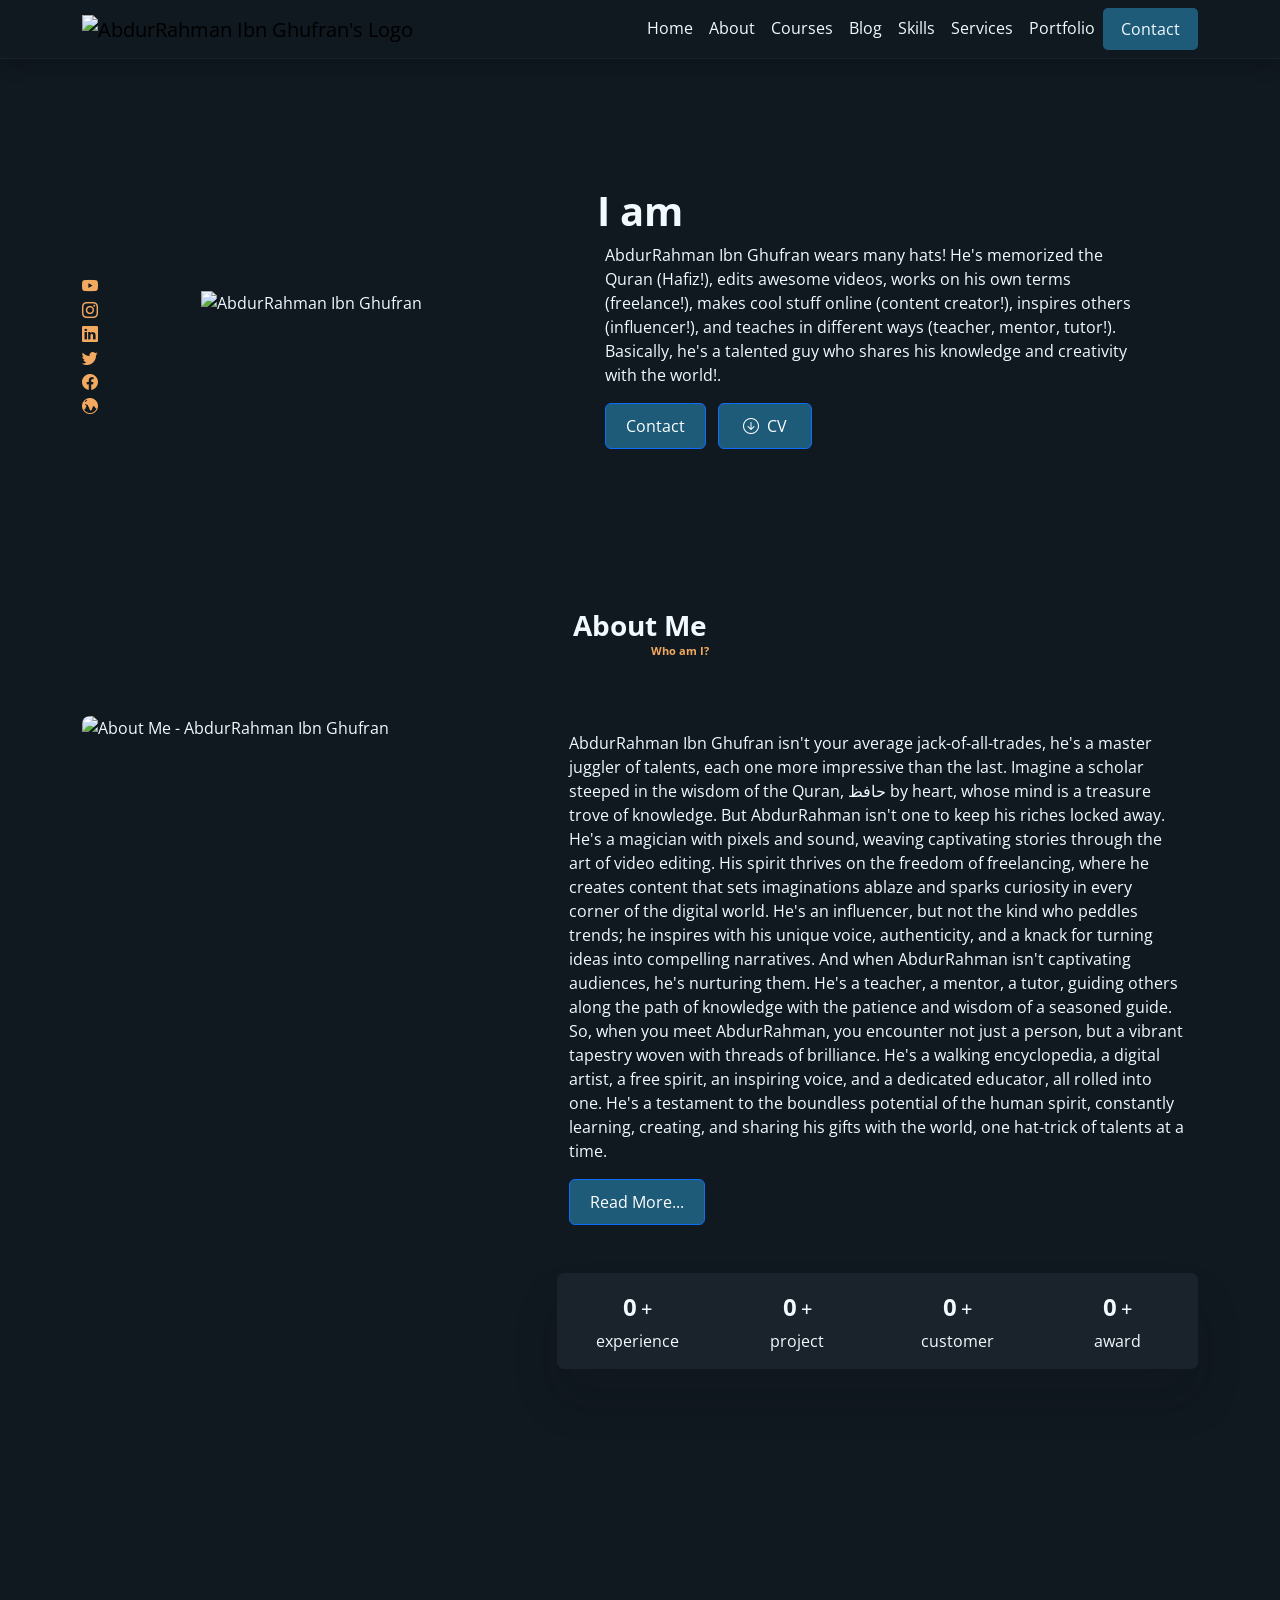
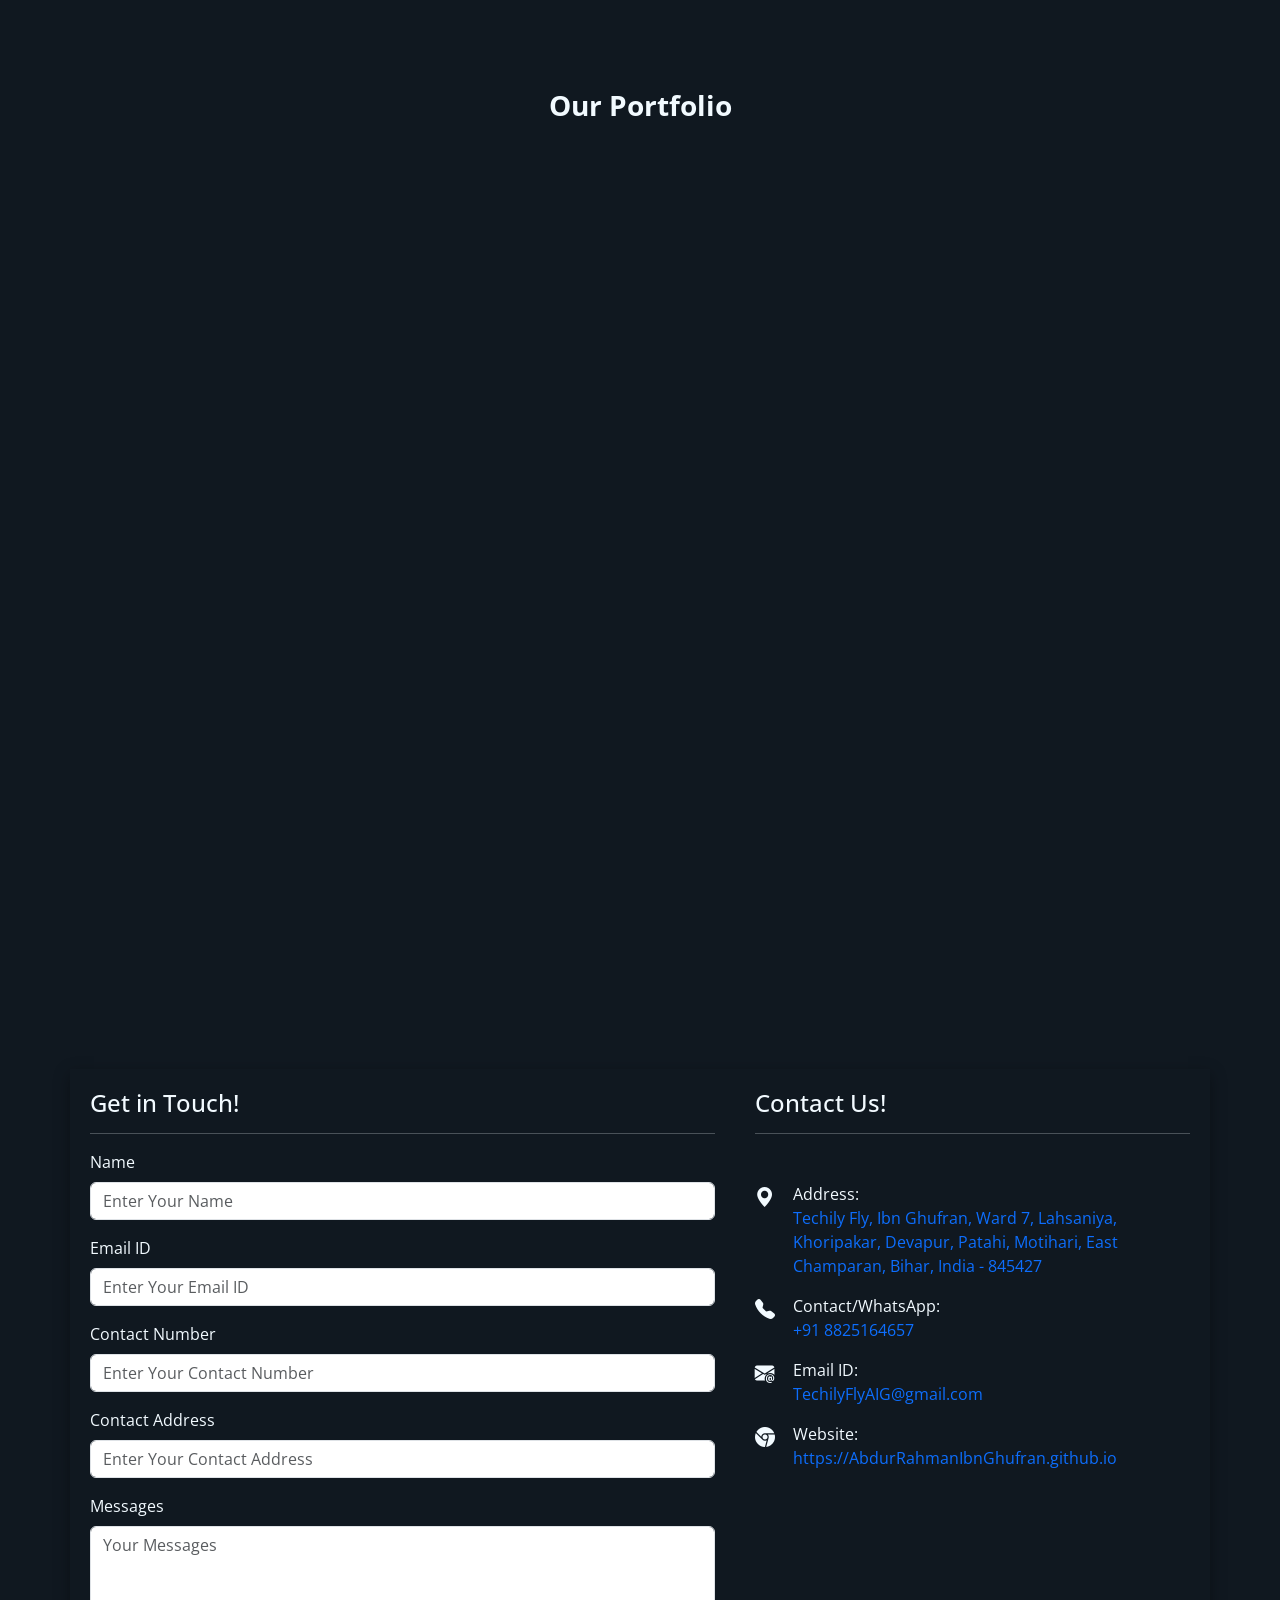
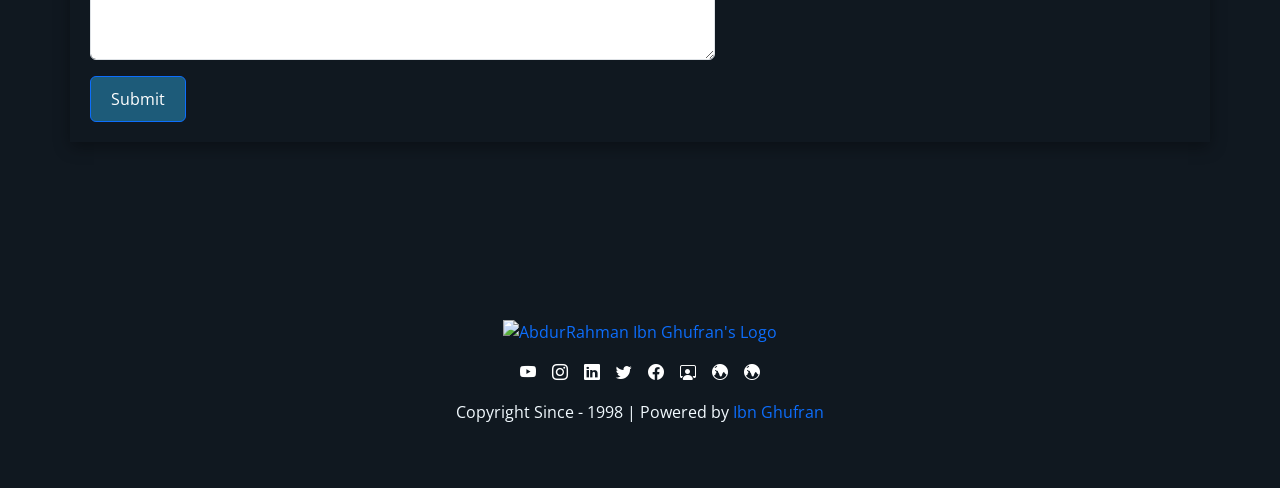
==== index.html @ 555a21a0 "Update index.html service removed and portfolio added" ====
<!DOCTYPE html>
<html lang="en">

<head>
    <meta charset="UTF-8">
    <meta http-equiv="X-UA-Compatible" content="IE=edge">
    <meta name="viewport" content="width=device-width, initial-scale=1.0">
    <title>AbdurRahman Ibn Ghufran - Video Editor, Influencer, Digital Creator, Digital Marketer, YouTuber, Designer, Developer,
        Animater</title>

    <link rel="shortcut icon"
        href="https://blogger.googleusercontent.com/img/b/R29vZ2xl/AVvXsEhPVXhdoB7I733yYA-7KNZwgxbooFCDNLWudVTq2RVCYDTkCUObrPQSRSblodE6NCGZ172pIyAozuNv2bFO68uYTaY86tEjCEVp3v-ORZnbi_2oAnO1AfNtwIn03lo-AU9hzS3xces8rjTB9w1dCIr4zCwOranCPvfmzpf6_LAOl1GrJqMcIV21Unof3w/s16000/AbdurRahman%20Ibn%20Ghufran%20Favicon%20(1).png"
        type="image/x-icon">

    <!-- Bootstrap CDN -->
    <link href="https://cdn.jsdelivr.net/npm/bootstrap@5.3.0-alpha3/dist/css/bootstrap.min.css" rel="stylesheet"
        integrity="sha384-KK94CHFLLe+nY2dmCWGMq91rCGa5gtU4mk92HdvYe+M/SXH301p5ILy+dN9+nJOZ" crossorigin="anonymous">
    <!-- Bootstrap Icon CDN -->
    <link rel="stylesheet" href="https://cdn.jsdelivr.net/npm/bootstrap-icons@1.10.4/font/bootstrap-icons.css">
    <link rel="stylesheet" href="https://cdn.jsdelivr.net/npm/bootstrap-icons@1.11.3/font/bootstrap-icons.min.css">
    <!-- Custom CSS -->
    <link rel="stylesheet" href="style.css">

    <!-- Google Search Console Verification code -->
    <meta name="google-site-verification" content="8QxZueSU-S5_3ldT1amBVyU0inPLgQHOjLbLHGomsSU" />
    <!-- Google Tag Manager Verification Code -->
    <!-- Google Tag Manager -->
    <script>(function (w, d, s, l, i) {
            w[l] = w[l] || []; w[l].push({
                'gtm.start':
                    new Date().getTime(), event: 'gtm.js'
            }); var f = d.getElementsByTagName(s)[0],
                j = d.createElement(s), dl = l != 'dataLayer' ? '&l=' + l : ''; j.async = true; j.src =
                    'https://www.googletagmanager.com/gtm.js?id=' + i + dl; f.parentNode.insertBefore(j, f);
        })(window, document, 'script', 'dataLayer', 'GTM-WZH4SP3');</script>
    <!-- End Google Tag Manager -->

</head>

<body>

    <!-- Back to Top -->
    <div id="progress">
        <span id="progress-value">&#x1F815;</span>
    </div>

    <!-- Header Start -->
    <header>
        <nav class="navbar navbar-expand-lg bg-body-tertiary shadow" id="mainNavbar">
            <div class="container">
                <a class="navbar-brand" href="/"> <img class="img-fluid logo"
                        src="https://blogger.googleusercontent.com/img/b/R29vZ2xl/AVvXsEgGQDmm7sN6M32B_PSJnclIWgq-23Y8e7kDZaiGAPnfegJrFzSsU_-7B1RUqH3pmr3tKdGYjuaHAC8SrOTppufxPsxhO5q1rKH4ilcfetXAsRiTVAEn9J2bBqa9flO2EANnu4EHxDFAQbfuBv-BpyFlcN4ihSs6_xT68-AJeXY0bJEk1yBe9HZF80IUmg/s16000/AbdurRahman%20Ibn%20Ghufran%20Logo%20Transparent%20in%20White%20Color.png"
                        alt="AbdurRahman Ibn Ghufran's Logo"> </a>
                <button class="navbar-toggler" type="button" data-bs-toggle="collapse"
                    data-bs-target="#navbarSupportedContent" aria-controls="navbarSupportedContent"
                    aria-expanded="false" aria-label="Toggle navigation">
                    <span class="bi bi-menu-button-wide-fill text-white fs-1"></span>
                </button>
                <div class="collapse navbar-collapse" id="navbarSupportedContent">
                    <ul class="navbar-nav ms-auto mb-2 mb-lg-0">
                        <li class="nav-item">
                            <a class="nav-link active" aria-current="page" href="/">Home</a>
                        </li>
                        <li class="nav-item">
                            <a class="nav-link" href="#about">About</a>
                        </li>
                        <li class="nav-item">
                            <a class="nav-link" target="_blank"
                                href="https://topmate.io/abdurrahmanibnghufran">Courses</a>
                        </li>
                        <li class="nav-item">
                            <a class="nav-link" target="_blank"
                                href="https://abdurrahmanibnghufran.blogspot.com">Blog</a>
                        </li>
                        <li class="nav-item">
                            <a class="nav-link" href="#skills">Skills</a>
                        </li>
                        <li class="nav-item">
                            <a class="nav-link" href="#services">Services</a>
                        </li>
                        <li class="nav-item">
                            <a class="nav-link" href="#portfolio">Portfolio</a>
                        </li>
                        <li class="nav-item contactBtn">
                            <a class="nav-link" href="#contact">Contact</a>
                        </li>
                    </ul>
                </div>
            </div>
        </nav>
    </header>
    <!-- Header End -->

    <!-- Hero Start -->
    <section id="hero">
        <div class="container">
            <h1 class="text-center mt-5 fw-bold">I am <span class="typer"></span></h1>
            <div class="row">
                <div class="col-md-1 social d-none d-md-flex flex-column justify-content-center">
                    <a href="https://www.youtube.com/channel/UCrQ9tWwT5vs5Dn4eGRbjnsA" target="_blank"><i
                            class="bi bi-youtube"></i></a>
                    <a href="https://www.instagram.com/abdurrahmanibnghufran/" target="_blank"><i
                            class="bi bi-instagram"></i></a>
                    <a href="https://www.linkedin.com/in/abdurrahmanibnghufran/" target="_blank"><i
                            class="bi bi-linkedin"></i></a>
                    <a href="https://twitter.com/AbdurRahmanIbnG" target="_blank"><i class="bi bi-twitter"></i></a>
                    <a href="https://www.facebook.com/abdurrahmanibnghufran/" target="_blank"><i
                            class="bi bi-facebook"></i></a>
                    <a href="https://linktr.ee/AbdurRahmanIbnGhufran" target="_blank"><i
                            class="bi bi-globe-central-south-asia"></i></a>
                </div>
                <div class="col-md-4">
                    <img class="img-fluid mt-5 ms-lg-4"
                        src="https://blogger.googleusercontent.com/img/b/R29vZ2xl/AVvXsEhppgRMlCu9RO8WwDidDd0EL3xB7JZHTZCMIXTFNzyMbTBL37U1DziVQ8yz9iwy75VvPiSqF_kACFzfLVwZlQC0I9fW5bXX2JtmEa0pHZW7wmNFs_d_Efkorw7iuVP2dUVQt0vFe79zKhb2plBfwTYcqlZOLTUfLy3KzhlXPJa8RBYAgFl_pedeWGrwUA/s16000/AbdurRahman%20Ibn%20Ghufran%20Standing%20with%20Hand%20Folded%20with%20Sunglass%20with%20Gradient.png"
                        alt="AbdurRahman Ibn Ghufran">
                </div>
                <div class="col-md-7 d-flex flex-column justify-content-center">
                    <div class="hero-content px-lg-5">
                        <p>
                            AbdurRahman Ibn Ghufran wears many hats! He's memorized the Quran (Hafiz!), edits awesome videos, works on his own terms (freelance!), makes cool stuff online (content creator!), inspires others (influencer!), and teaches in different ways (teacher, mentor, tutor!). Basically, he's a talented guy who shares his knowledge and creativity with the world!.
                        </p>
                        <a href="#contact" target="_blank" class="btn btn-primary me-2">Contact</a>
                        <a href="#" target="_blank" class="btn btn-primary px-4"><i
                                class="bi bi-arrow-down-circle me-2"></i>CV</a>
                    </div>
                </div>
            </div>
        </div>
    </section>
    <!-- Hero End -->

    <!-- About Start -->
    <section id="about">
        <div class="container">
            <div class="section-title">
                <h3 class="text-center fw-bold main-title">About Me</h3>
                <p class="text-center fw-bold ms-3 ps-5 sub-title">Who am I?</p>
            </div>
            <div class="row">
                <div class="col-md-12 col-lg-5">
                    <img src="https://blogger.googleusercontent.com/img/b/R29vZ2xl/AVvXsEh4vD_g73cZHDILnGm4Bypja76UguDjznTiZ3DbOwvUeOSQLlFC2hm39_kSugu9SB3rPyEklmSJTMEAX-d589atnVCK9ARvcUs8ddXA06ty_b7t9ZtQcSLq5JVeM8BhC8lKRL_60DArJd4Ggq-QERAwK_Nz_nJ-EEFidIkk2hc1KYis4S8Hku-JG4udFw/s16000/AbdurRahman.png"
                        alt="About Me - AbdurRahman Ibn Ghufran" class="img-fluid rounded-3">
                </div>
                <div class="col-md-12 col-lg-7 gx-5 mt-3">
                    <p>AbdurRahman Ibn Ghufran isn't your average jack-of-all-trades, he's a master juggler of talents, each one more impressive than the last. Imagine a scholar steeped in the wisdom of the Quran, حافظ by heart, whose mind is a treasure trove of knowledge. But AbdurRahman isn't one to keep his riches locked away. He's a magician with pixels and sound, weaving captivating stories through the art of video editing. His spirit thrives on the freedom of freelancing, where he creates content that sets imaginations ablaze and sparks curiosity in every corner of the digital world. He's an influencer, but not the kind who peddles trends; he inspires with his unique voice, authenticity, and a knack for turning ideas into compelling narratives. And when AbdurRahman isn't captivating audiences, he's nurturing them. He's a teacher, a mentor, a tutor, guiding others along the path of knowledge with the patience and wisdom of a seasoned guide. So, when you meet AbdurRahman, you encounter not just a person, but a vibrant tapestry woven with threads of brilliance. He's a walking encyclopedia, a digital artist, a free spirit, an inspiring voice, and a dedicated educator, all rolled into one. He's a testament to the boundless potential of the human spirit, constantly learning, creating, and sharing his gifts with the world, one hat-trick of talents at a time.</p>
                    <a href="#" target="_blank" class="btn btn-primary">Read More...</a>
                    <div class="row mt-5 text-center exp">
                        <div class="col-md-6 col-lg-3">
                            <div class="d-flex justify-content-center">
                                <h4 class="fw-bold exp-number" data-val="5">0</h4>
                                <h5 class="mt-4 ps-1">+</h5>
                            </div>
                            <p>experience</p>
                        </div>
                        <div class="col-md-6 col-lg-3">
                            <div class="d-flex justify-content-center">
                                <h4 class="fw-bold exp-number" data-val="100">0</h4>
                                <h5 class="mt-4 ps-1">+</h5>
                            </div>
                            <p>project</p>
                        </div>
                        <div class="col-md-6 col-lg-3">
                            <div class="d-flex justify-content-center">
                                <h4 class="fw-bold exp-number" data-val="50">0</h4>
                                <h5 class="mt-4 ps-1">+</h5>
                            </div>
                            <p>customer</p>
                        </div>
                        <div class="col-md-6 col-lg-3">
                            <div class="d-flex justify-content-center">
                                <h4 class="fw-bold exp-number" data-val="5">0</h4>
                                <h5 class="mt-4 ps-1">+</h5>
                            </div>
                            <p>award</p>
                        </div>
                    </div>
                </div>
            </div>
        </div>
    </section>
    <!-- About End -->

    <!-- Skills Start -->
    <section id="skills">
    </section>
    <!-- Skills End -->

    <!-- Services Start -->
    <!--- <section id="services">
        
        <div class="service-section">
            <div class="container">
                <h3 class="text-center fw-bold main-title">Our Services</h3>
                <div class="row">
                    <div class="col-lg4">
                        <div class="service-box">
                        </div>
                    </div>
                </div>
            </div>
        </div>
        
    </section>
        --->
    <!-- Services End -->

    <!-- Portfolio Start -->
    <section id="portfolio">
        <div class="portfolio-section">
            <div class="container">
                <h3 class="text-center fw-bold main-title">Our Portfolio</h3>
                <div class="row">
                    <div class="col-lg-4 col-md-6 col-sm-12">
                        <div class="portfolio-box">
                            <iframe width="100%" height="225"
                                src="https://www.youtube.com/embed/cmchUH-oHfc?si=10cl0lkcvv9CVS2k"
                                title="YouTube video player" frameborder="0"
                                allow="accelerometer; autoplay; clipboard-write; encrypted-media; gyroscope; picture-in-picture; web-share"
                                allowfullscreen></iframe>
                        </div>
                    </div>
                    <div class="col-lg-4 col-md-6 col-sm-12">
                        <div class="portfolio-box">
                            <iframe width="100%" height="225"
                                src="https://www.youtube.com/embed/Ck9GDxDhD7k?si=10cl0lkcvv9CVS2k"
                                title="YouTube video player" frameborder="0"
                                allow="accelerometer; autoplay; clipboard-write; encrypted-media; gyroscope; picture-in-picture; web-share"
                                allowfullscreen></iframe>
                        </div>
                    </div>
                    <div class="col-lg-4 col-md-6 col-sm-12">
                        <div class="portfolio-box">
                            <iframe width="100%" height="225"
                                src="https://www.youtube.com/embed/fo6wT1UufBk?si=10cl0lkcvv9CVS2k"
                                title="YouTube video player" frameborder="0"
                                allow="accelerometer; autoplay; clipboard-write; encrypted-media; gyroscope; picture-in-picture; web-share"
                                allowfullscreen></iframe>
                        </div>
                    </div>
                    <div class="col-lg-4 col-md-6 col-sm-12">
                        <div class="portfolio-box">
                            <iframe width="100%" height="225"
                                src="https://www.youtube.com/embed/pAQtDklWh8c?si=10cl0lkcvv9CVS2k"
                                title="YouTube video player" frameborder="0"
                                allow="accelerometer; autoplay; clipboard-write; encrypted-media; gyroscope; picture-in-picture; web-share"
                                allowfullscreen></iframe>
                        </div>
                    </div>
                    <div class="col-lg-4 col-md-6 col-sm-12">
                        <div class="portfolio-box">
                            <iframe width="100%" height="225"
                                src="https://www.youtube.com/embed/pAQtDklWh8c?si=10cl0lkcvv9CVS2k"
                                title="YouTube video player" frameborder="0"
                                allow="accelerometer; autoplay; clipboard-write; encrypted-media; gyroscope; picture-in-picture; web-share"
                                allowfullscreen></iframe>
                        </div>
                    </div>
                    <div class="col-lg-4 col-md-6 col-sm-12">
                        <div class="portfolio-box">
                            <iframe width="100%" height="225"
                                src="https://www.youtube.com/embed/pAQtDklWh8c?si=10cl0lkcvv9CVS2k"
                                title="YouTube video player" frameborder="0"
                                allow="accelerometer; autoplay; clipboard-write; encrypted-media; gyroscope; picture-in-picture; web-share"
                                allowfullscreen></iframe>
                        </div>
                    </div>
                    <div class="col-lg-4 col-md-6 col-sm-12">
                        <div class="portfolio-box">
                            <iframe width="100%" height="225"
                                src="https://www.youtube.com/embed/pAQtDklWh8c?si=10cl0lkcvv9CVS2k"
                                title="YouTube video player" frameborder="0"
                                allow="accelerometer; autoplay; clipboard-write; encrypted-media; gyroscope; picture-in-picture; web-share"
                                allowfullscreen></iframe>
                        </div>
                    </div>
                    <div class="col-lg-4 col-md-6 col-sm-12">
                        <div class="portfolio-box">
                            <iframe width="100%" height="225"
                                src="https://www.youtube.com/embed/pAQtDklWh8c?si=10cl0lkcvv9CVS2k"
                                title="YouTube video player" frameborder="0"
                                allow="accelerometer; autoplay; clipboard-write; encrypted-media; gyroscope; picture-in-picture; web-share"
                                allowfullscreen></iframe>
                        </div>
                    </div>
                    <div class="col-lg-4 col-md-6 col-sm-12">
                        <div class="portfolio-box">
                            <iframe width="100%" height="225"
                                src="https://www.youtube.com/embed/pAQtDklWh8c?si=10cl0lkcvv9CVS2k"
                                title="YouTube video player" frameborder="0"
                                allow="accelerometer; autoplay; clipboard-write; encrypted-media; gyroscope; picture-in-picture; web-share"
                                allowfullscreen></iframe>
                        </div>
                    </div>
                </div>
            </div>
        </div>
    </section>
    <!-- Portfolio End -->

    <!-- Contact Start -->
    <section id="contact">
        <div class="containerContact">
            <div class="container">
                <div class="row">
                    <div class="col-md-7">
                        <form method="post" action="https://script.google.com/macros/s/AKfycbwpkZ1kIGeYsD9v5GjQXz1vmYBh633FR3XlZCg2nUPbGOFTf7qyUVNWyO2CLyoXa2OCQg/exec" name="contact-form">
                            <h4>Get in Touch!</h4>
                            <hr>
                            <div class="mb-3">
                                <label for="contact-form" class="form-label">Name</label>
                                <input type="text" class="form-control" name="your-name" id="name" placeholder="Enter Your Name" required>
                            </div>
                            <div class="mb-3">
                                <label for="contact-form" class="form-label">Email ID</label>
                                <input type="email" class="form-control" name="your-email-id" id="email" placeholder="Enter Your Email ID" required>
                            </div>
                            <div class="mb-3">
                                <label for="contact-form" class="form-label">Contact Number</label>
                                <input type="number" class="form-control" name="your-contact-number" id="contact-number"
                                    placeholder="Enter Your Contact Number" required>
                            </div>
                            <div class="mb-3">
                                <label for="contact-form" class="form-label">Contact Address</label>
                                <input type="text" class="form-control" name="your-contact-address" id="contact-address"
                                    placeholder="Enter Your Contact Address">
                            </div>
                            <div class="mb-3">
                                <label for="contact-form" class="form-label">Messages</label>
                                <textarea class="form-control" name="your-messages" id="messages" rows="5" placeholder="Your Messages" required></textarea>
                            </div>
                            <input class="btn btn-primary" type="submit" value="Submit" id="submit">
                        </form>
                    </div>
                    <div class="col-md-5">
                        <h4>Contact Us!</h4>
                        <hr>
                        <div class="mt-5">
                            <div class="d-flex">
                                <i class="bi bi-geo-alt-fill"></i>
                                <p>Address: <br> <a href="https://maps.app.goo.gl/ymznMuN7CzFFkGAv5" target="_blank">
                                        Techily Fly, Ibn Ghufran, Ward 7, Lahsaniya, Khoripakar, Devapur, Patahi,
                                        Motihari, East Champaran, Bihar, India - 845427</a></p>
                            </div>
                            <div class="d-flex">
                                <i class="bi bi-telephone-fill"></i>
                                <p>Contact/WhatsApp: <br> <a href="https://wa.me/918825164657" target="_blank"> +91
                                        8825164657</a></p>
                            </div>
                            <div class="d-flex">
                                <i class="bi bi-envelope-at-fill"></i>
                                <p>Email ID: <br> <a href="mailto:TechilyFlyAIG@gmail.com"
                                        target="_blank">TechilyFlyAIG@gmail.com</a></p>
                            </div>
                            <div class="d-flex">
                                <i class="bi bi-browser-chrome"></i>
                                <p>Website: <br> <a href="https://AbdurRahmanIbnGhufran.github.io" target="_blank">
                                        https://AbdurRahmanIbnGhufran.github.io</a></p>
                            </div>
                        </div>
                    </div>
                </div>
            </div>
        </div>
    </section>
    <!-- Contact End -->

    <!-- Footer Start -->
    <footer class="mt-5 py-5">
        <div class="container">
            <div class="footer-logo text-center">
                <a class="img-fluid" href="/"> <img class="img-fluid logo"
                        src="https://blogger.googleusercontent.com/img/b/R29vZ2xl/AVvXsEgGQDmm7sN6M32B_PSJnclIWgq-23Y8e7kDZaiGAPnfegJrFzSsU_-7B1RUqH3pmr3tKdGYjuaHAC8SrOTppufxPsxhO5q1rKH4ilcfetXAsRiTVAEn9J2bBqa9flO2EANnu4EHxDFAQbfuBv-BpyFlcN4ihSs6_xT68-AJeXY0bJEk1yBe9HZF80IUmg/s16000/AbdurRahman%20Ibn%20Ghufran%20Logo%20Transparent%20in%20White%20Color.png"
                        alt="AbdurRahman Ibn Ghufran's Logo"> </a>
            </div>
            <div class="footer-social text-center d-flex justify-content-center gap-3 mt-3 mb-3">
                <a class="text-white" href="https://www.youtube.com/channel/UCrQ9tWwT5vs5Dn4eGRbjnsA" target="_blank">
                    <i class="bi bi-youtube"></i></a>
                <a class="text-white" href="https://www.instagram.com/abdurrahmanibnghufran/" target="_blank">
                    <i class="bi bi-instagram"></i></a>
                <a class="text-white" href="https://www.linkedin.com/in/abdurrahmanibnghufran/" target="_blank">
                    <i class="bi bi-linkedin"></i></a>
                <a class="text-white" href="https://twitter.com/AbdurRahmanIbnG" target="_blank">
                    <i class="bi bi-twitter"></i></a>
                <a class="text-white" href="https://www.facebook.com/abdurrahmanibnghufran/" target="_blank">
                    <i class="bi bi-facebook"></i></a>
                <a class="text-white" href="https://www.fiverr.com/users/AbdurRahmanIbnG/" target="_blank">
                    <i class="bi bi-person-workspace"></i></a>
                <a class="text-white" href="https://linktr.ee/AbdurRahmanIbnGhufran" target="_blank">
                    <i class="bi bi-globe-central-south-asia"></i></a>
                <a class="text-white" href="https://linktr.ee/TechilyFlyAIG" target="_blank">
                    <i class="bi bi-globe-central-south-asia"></i></a>
            </div>
            <div class="footer-copyright text-center mt-3 mt-lg-2">
                <p>Copyright Since - 1998 | Powered by <a href="http://ibnghufran.com" target="_blank">Ibn Ghufran</a>
                </p>
            </div>
        </div>
    </footer>
    <!-- Footer End -->



    <!-- Footer Scripts -->

    <!-- Google Sheet Script -->
    <script src="GoogleSheet.js"></script>

    <!-- Google Tag Manager Verification Code -->
    <!-- Google Tag Manager (noscript) -->
    <noscript><iframe src="https://www.googletagmanager.com/ns.html?id=GTM-WZH4SP3" height="0" width="0"
            style="display:none;visibility:hidden"></iframe></noscript>
    <!-- End Google Tag Manager (noscript) -->

    <!-- Types.js CDN-->
    <script src="https://unpkg.com/typed.js@2.0.15/dist/typed.umd.js"></script>

    <!-- Bootstrap CDN Script -->
    <script src="https://cdn.jsdelivr.net/npm/bootstrap@5.3.0-alpha3/dist/js/bootstrap.bundle.min.js"
        integrity="sha384-ENjdO4Dr2bkBIFxQpeoTz1HIcje39Wm4jDKdf19U8gI4ddQ3GYNS7NTKfAdVQSZe"
        crossorigin="anonymous"></script>

    <!-- Main.js -->
    <script src="main.js"></script>
</body>

</html>
---- style.css ----
@import url('https://fonts.googleapis.com/css2?family=Open+Sans:wght@400;500;600;700;800&display=swap');

:root {
    --primaryColor:#101820;
    --secondaryColor:#F3AA60;
    --textColor:#f2faff;
    --gray:rgba(42, 53, 62, 0.4);
    --buttonColor: #1D5B79;
}

*{
    padding: 0;
    margin: 0;
    box-sizing: border-box;
    text-decoration: none!important;
    border: none;
    list-style: none;
}

body{
    font-family: 'Open Sans', sans-serif;
    overflow-x: hidden;
    scroll-behavior: smooth;
    scroll-padding-top: 5.5rem;
    background-color: var(--primaryColor);
    color: var(--textColor);
}

html{
    scroll-behavior: smooth;
}

.logo{
    height: 75px;
}

#mainNavbar{
    background-color: var(--primaryColor)!important;
    border-bottom: 1px solid var(--gray);
}

#mainNavbar .nav-item .nav-link{
    position: relative;
    color: var(--textColor);
}

#mainNavbar .nav-item .nav-link::after{
    content: '';
    position: absolute;
    width: 0;
    height: 2px;
    background-color: var(--secondaryColor);
    bottom: -3px;
    left: 0;
    transition: ease .40s;
}

#mainNavbar .nav-item:not(:last-child) .nav-link:hover::after{
    width: 100%;
}

.navbar-toggler:focus,
.navbar-toggler:active,
.navbar-toggler-icon:focus{
    outline: none;
    box-shadow: none;
}

.contactBtn{
    padding-top: 1px;
    padding-right: 10px;
    padding-bottom: 1px;
    padding-left: 10px;
    background-color: var(--buttonColor);
    text-align: center;
    border-radius: 5px;
}

.btn-primary{
    padding-top: 10px;
    padding-right: 20px;
    padding-bottom: 10px;
    padding-left: 20px;
}

.containerContact{
    border-radius: 0;
}

.containerContact .row{
    box-shadow: rgba(0, 0, 0, 0.35) 0px 5px 15px;
}

.containerContact .col-md-7{
    padding: 20px;
}

.containerContact .col-md-5{
    padding: 20px;
}

.containerContact .bi{
    font-size: 20px;
}

.containerContact .d-flex p{
    font-size: 1rem;
    padding-left: 18px;
}

.portfolio-section .row{
    margin-top: 50px;
}

.portfolio-box{
    margin: 2%;
}

section{
    padding: 5rem 0;
}

.section-title{
    padding-bottom: 4rem;
    position: relative;
}

.sub-title{
    color: var(--secondaryColor);
    font-size: 11px;
    position: absolute;
    top: 40%;
    left: 50%;
    transform: translate(-50%, -50%);
}

/* Hero Section */
/* #hero{
    background-image: url();
    background-repeat: no-repeat;
    background-position: center right;
    background-size: cover;
} */

.btn {
    background-color: var(--buttonColor);
}
#hero .social a{
    transition: all .4s;
}

#hero .social a:hover{
    color: var(--buttonColor);
    transform: scale(1.2);
}

#hero .social a{
    color: var(--secondaryColor);
}

#hero h1 .typer{
    color: var(--secondaryColor);
}

/* About Section */
.exp{
    background-color: var(--gray);
    border-radius: 7px;
    box-shadow: 0px 30px 45px rgba(22, 22, 22, 0.15);
}

.exp-number{
    margin-top: 20px;
}


#progress{
    position: fixed;
    bottom: 20px;
    right: 10px;
    height: 70px;
    width: 70px;
    display: none;
    place-items: center;
    border-radius: 50%;
    box-shadow: 0 0 10px rgba(0, 0, 0, 0.2);
    cursor: pointer;
}

#progress-value{
    display: block;
    height: calc(100% - 15px);
    width: calc(100% - 15px);
    background-color: #ffffff;
    border-radius: 50%;
    display: grid;
    place-items: center;
    font-size: 35px;
    color: #001a2e;
}
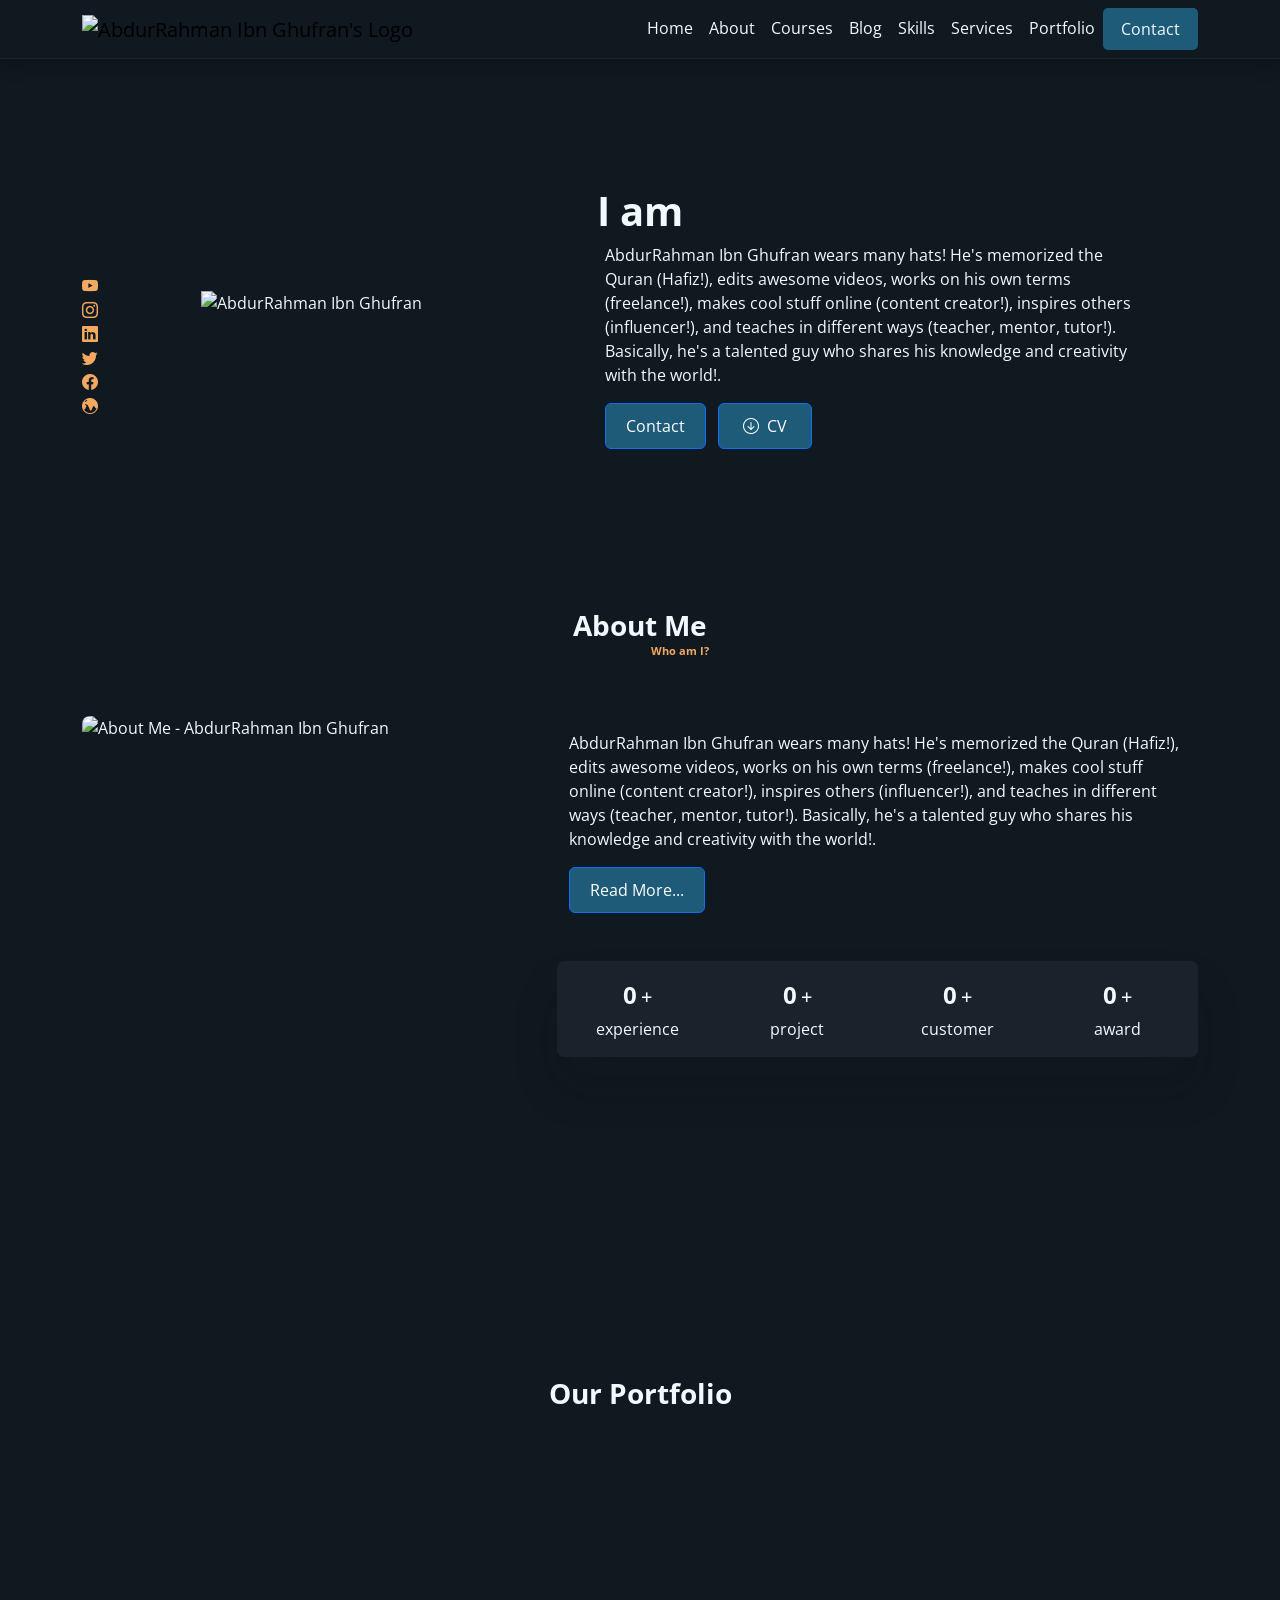
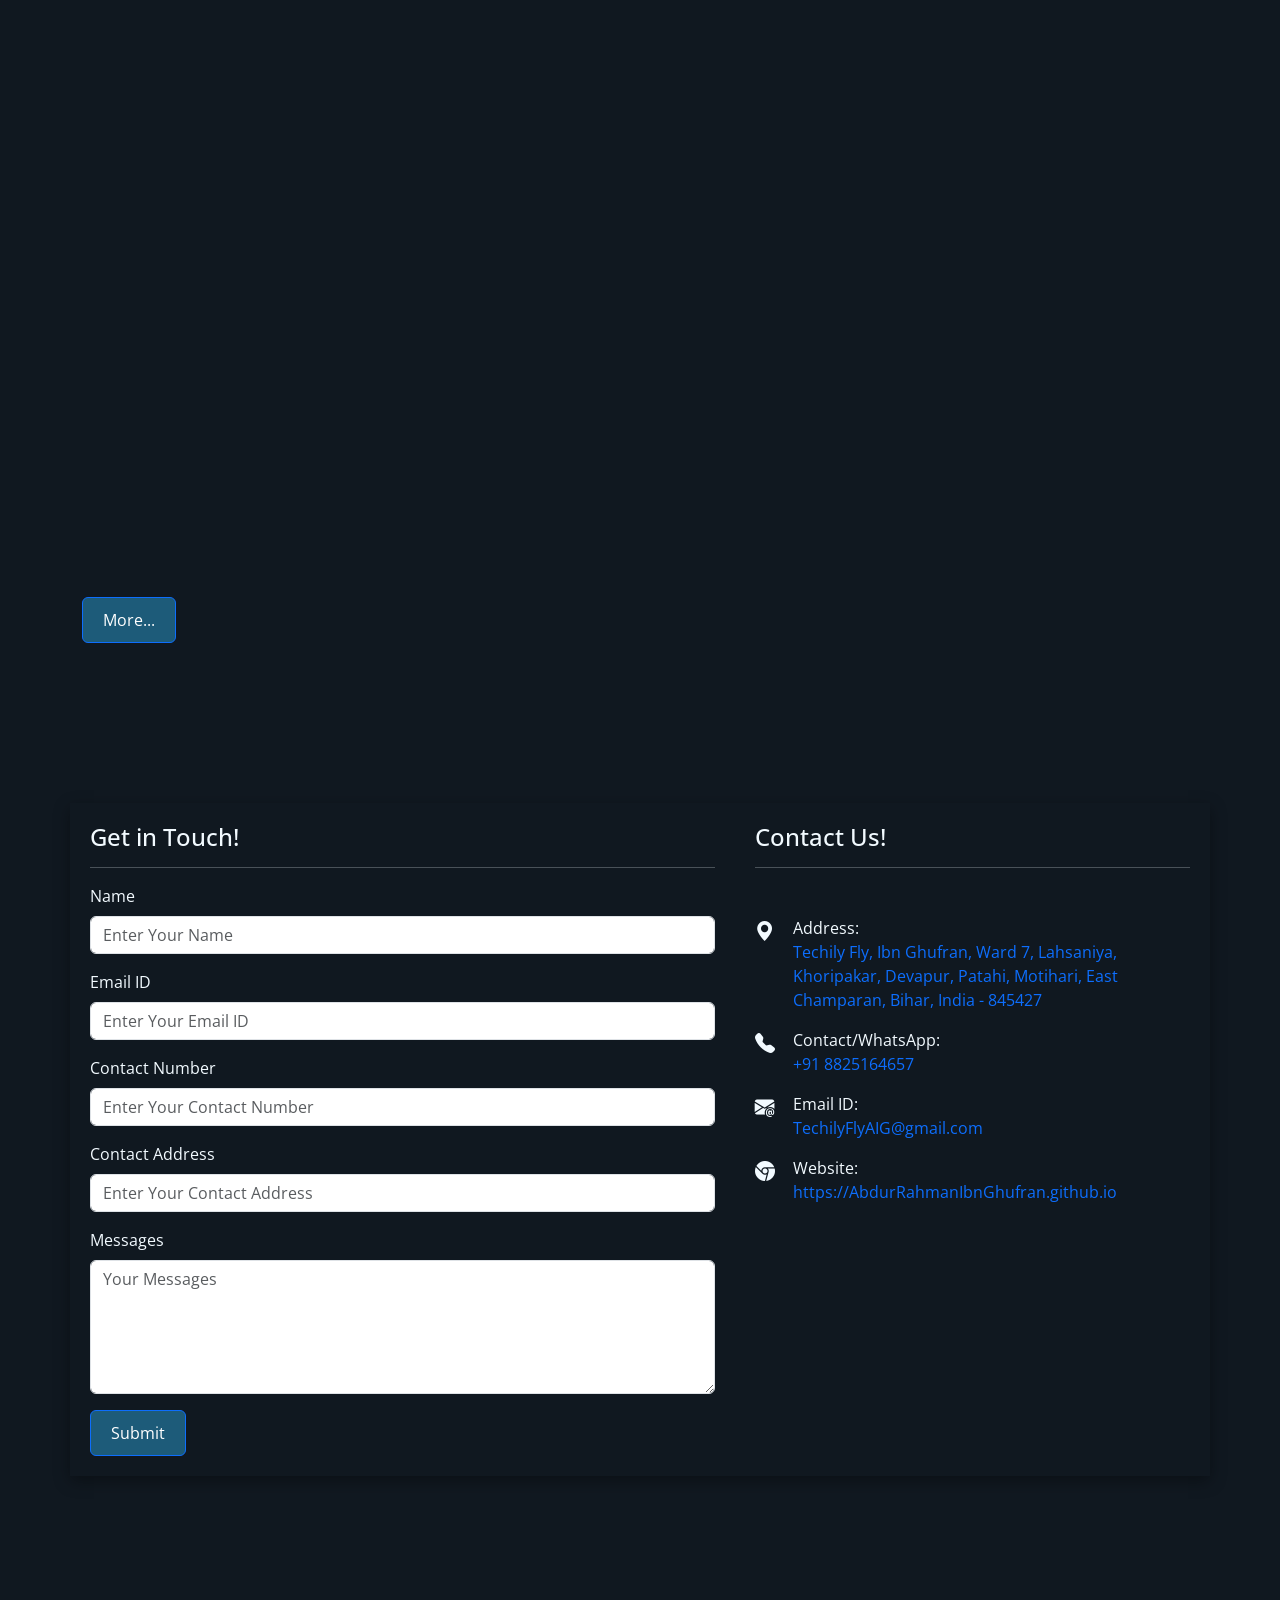
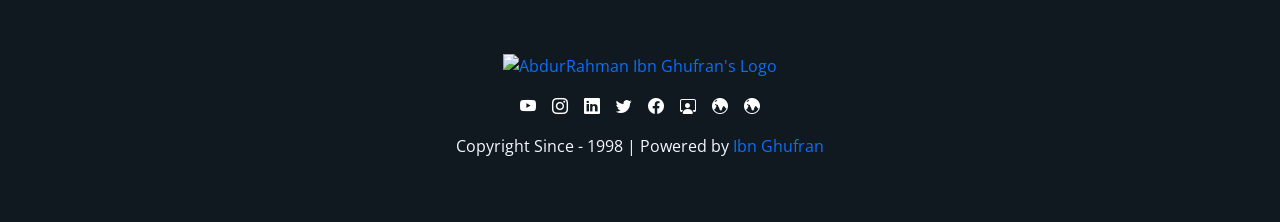
==== commit 10c543de: "Update index.html updated with more button in portfolio section and updated bio" ====
--- a/index.html
+++ b/index.html
@@ -142,7 +142,7 @@
                         alt="About Me - AbdurRahman Ibn Ghufran" class="img-fluid rounded-3">
                 </div>
                 <div class="col-md-12 col-lg-7 gx-5 mt-3">
-                    <p>AbdurRahman Ibn Ghufran isn't your average jack-of-all-trades, he's a master juggler of talents, each one more impressive than the last. Imagine a scholar steeped in the wisdom of the Quran, حافظ by heart, whose mind is a treasure trove of knowledge. But AbdurRahman isn't one to keep his riches locked away. He's a magician with pixels and sound, weaving captivating stories through the art of video editing. His spirit thrives on the freedom of freelancing, where he creates content that sets imaginations ablaze and sparks curiosity in every corner of the digital world. He's an influencer, but not the kind who peddles trends; he inspires with his unique voice, authenticity, and a knack for turning ideas into compelling narratives. And when AbdurRahman isn't captivating audiences, he's nurturing them. He's a teacher, a mentor, a tutor, guiding others along the path of knowledge with the patience and wisdom of a seasoned guide. So, when you meet AbdurRahman, you encounter not just a person, but a vibrant tapestry woven with threads of brilliance. He's a walking encyclopedia, a digital artist, a free spirit, an inspiring voice, and a dedicated educator, all rolled into one. He's a testament to the boundless potential of the human spirit, constantly learning, creating, and sharing his gifts with the world, one hat-trick of talents at a time.</p>
+                    <p>AbdurRahman Ibn Ghufran wears many hats! He's memorized the Quran (Hafiz!), edits awesome videos, works on his own terms (freelance!), makes cool stuff online (content creator!), inspires others (influencer!), and teaches in different ways (teacher, mentor, tutor!). Basically, he's a talented guy who shares his knowledge and creativity with the world!.</p>
                     <a href="#" target="_blank" class="btn btn-primary">Read More...</a>
                     <div class="row mt-5 text-center exp">
                         <div class="col-md-6 col-lg-3">
@@ -292,6 +292,7 @@
                         </div>
                     </div>
                 </div>
+                    <a href="https://www.youtube.com/@TechilyFlyAIG/videos" target="_blank" class="btn btn-primary">More...</a>
             </div>
         </div>
     </section>
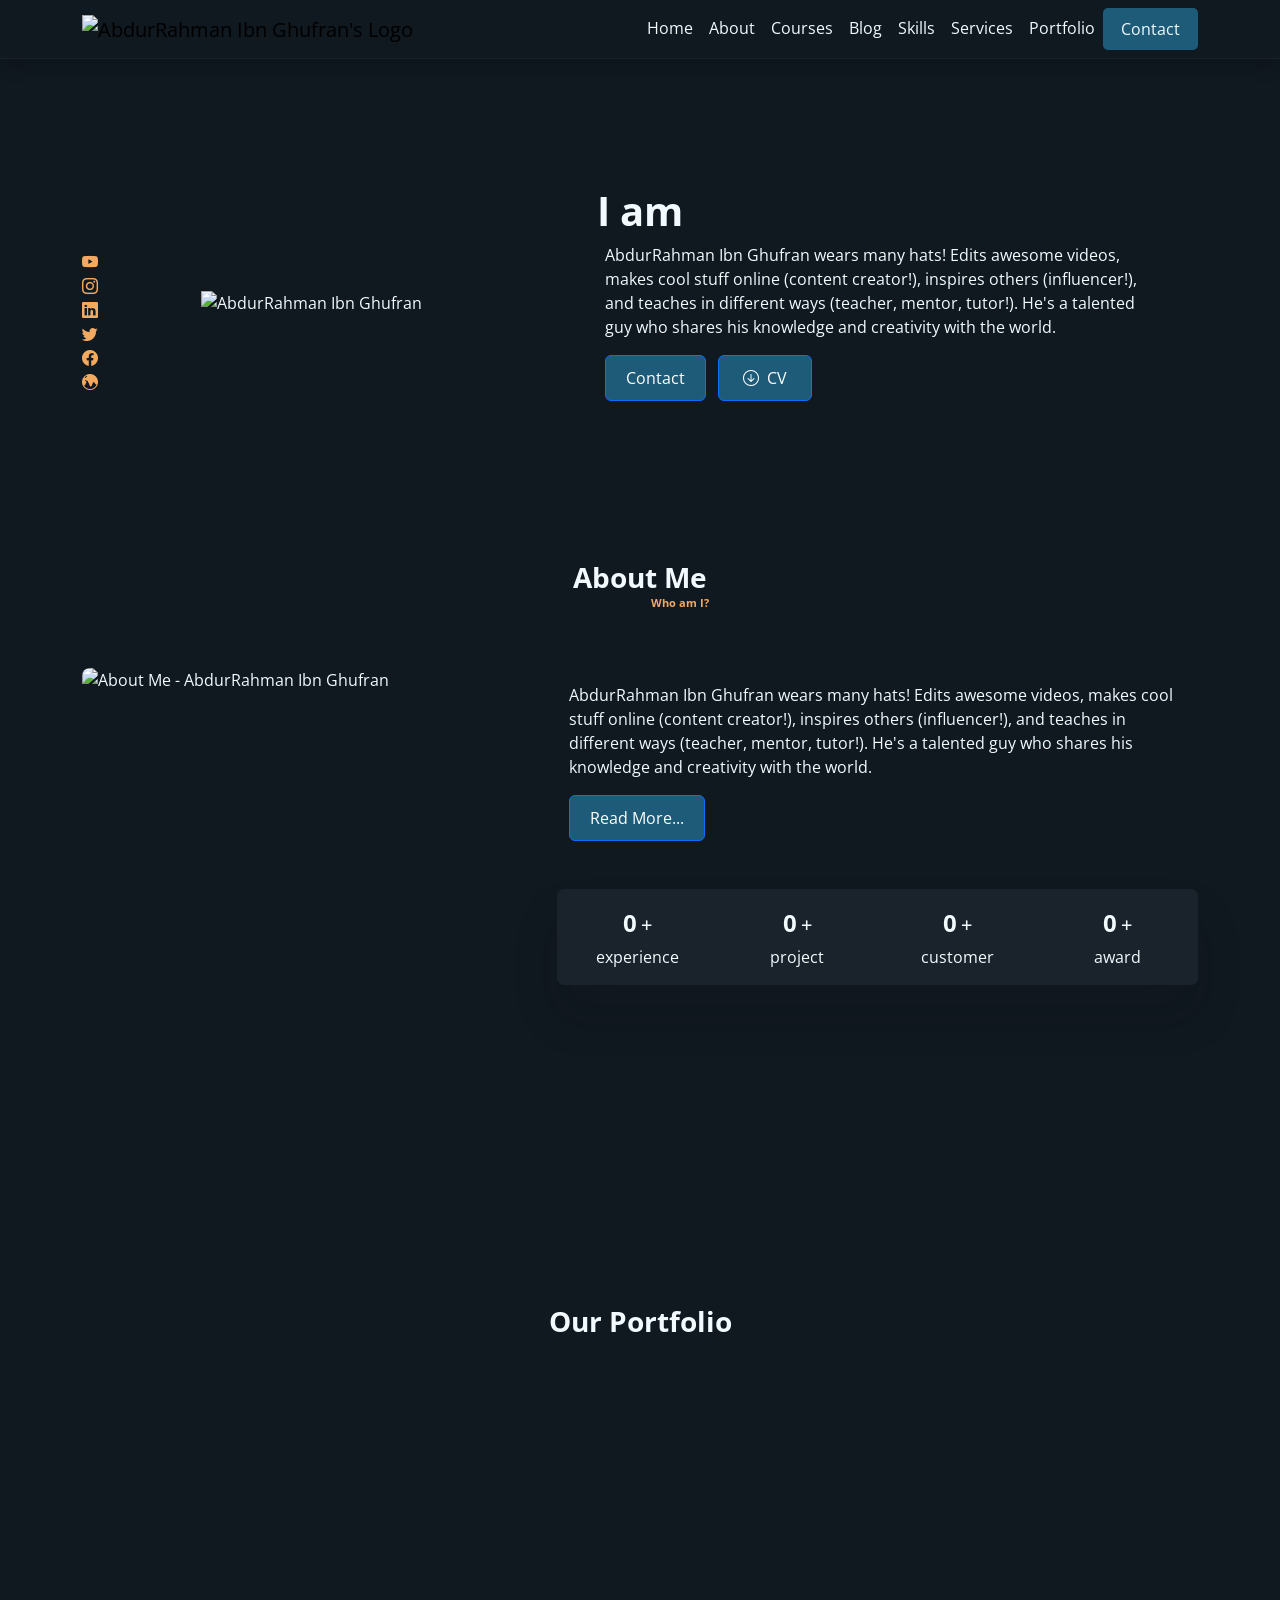
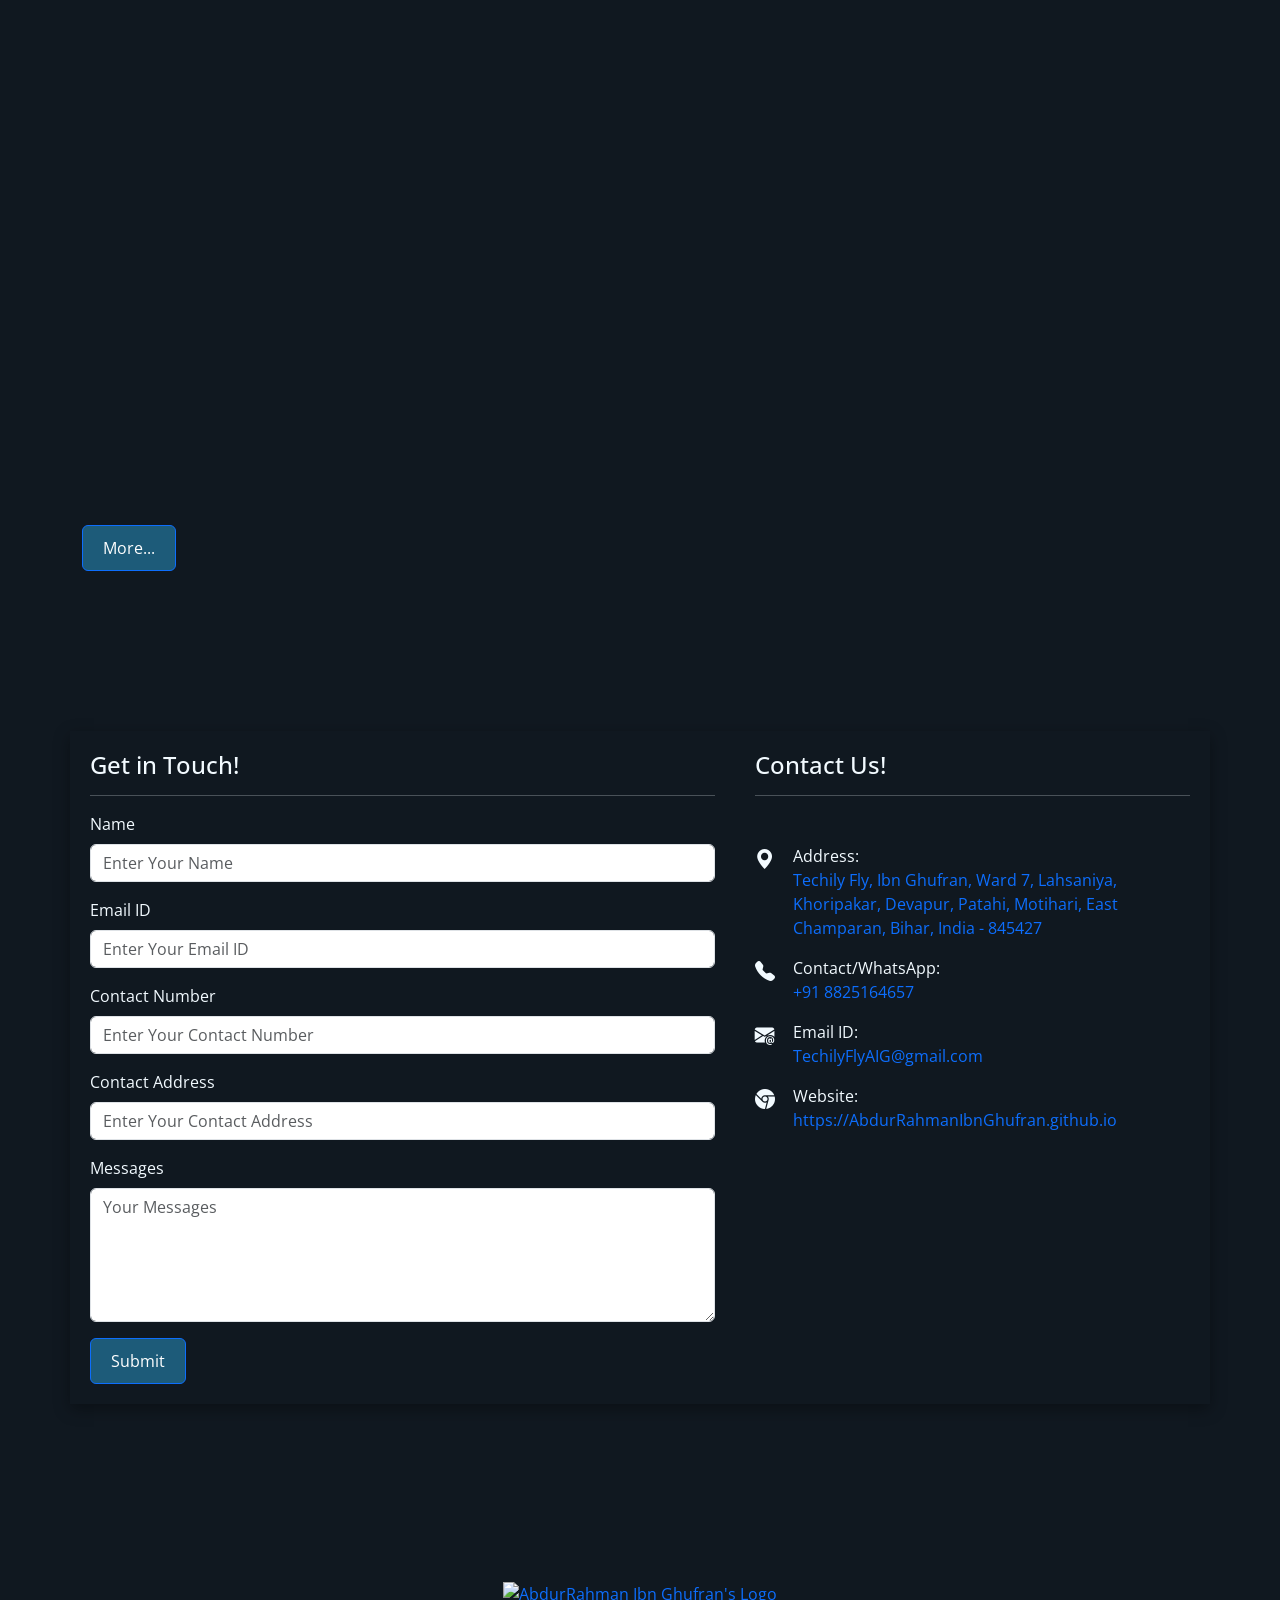
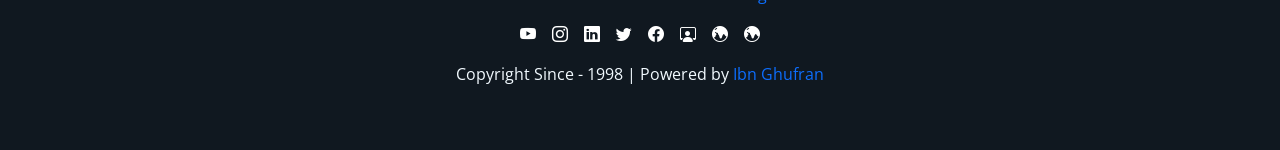
==== commit 23cf713a: "Update index.html with about content" ====
--- a/index.html
+++ b/index.html
@@ -117,7 +117,7 @@
                 <div class="col-md-7 d-flex flex-column justify-content-center">
                     <div class="hero-content px-lg-5">
                         <p>
-                            AbdurRahman Ibn Ghufran wears many hats! He's memorized the Quran (Hafiz!), edits awesome videos, works on his own terms (freelance!), makes cool stuff online (content creator!), inspires others (influencer!), and teaches in different ways (teacher, mentor, tutor!). Basically, he's a talented guy who shares his knowledge and creativity with the world!.
+                            AbdurRahman Ibn Ghufran wears many hats! Edits awesome videos, makes cool stuff online (content creator!), inspires others (influencer!), and teaches in different ways (teacher, mentor, tutor!). He's a talented guy who shares his knowledge and creativity with the world.
                         </p>
                         <a href="#contact" target="_blank" class="btn btn-primary me-2">Contact</a>
                         <a href="#" target="_blank" class="btn btn-primary px-4"><i
@@ -142,7 +142,7 @@
                         alt="About Me - AbdurRahman Ibn Ghufran" class="img-fluid rounded-3">
                 </div>
                 <div class="col-md-12 col-lg-7 gx-5 mt-3">
-                    <p>AbdurRahman Ibn Ghufran wears many hats! He's memorized the Quran (Hafiz!), edits awesome videos, works on his own terms (freelance!), makes cool stuff online (content creator!), inspires others (influencer!), and teaches in different ways (teacher, mentor, tutor!). Basically, he's a talented guy who shares his knowledge and creativity with the world!.</p>
+                    <p>AbdurRahman Ibn Ghufran wears many hats! Edits awesome videos, makes cool stuff online (content creator!), inspires others (influencer!), and teaches in different ways (teacher, mentor, tutor!). He's a talented guy who shares his knowledge and creativity with the world.</p>
                     <a href="#" target="_blank" class="btn btn-primary">Read More...</a>
                     <div class="row mt-5 text-center exp">
                         <div class="col-md-6 col-lg-3">
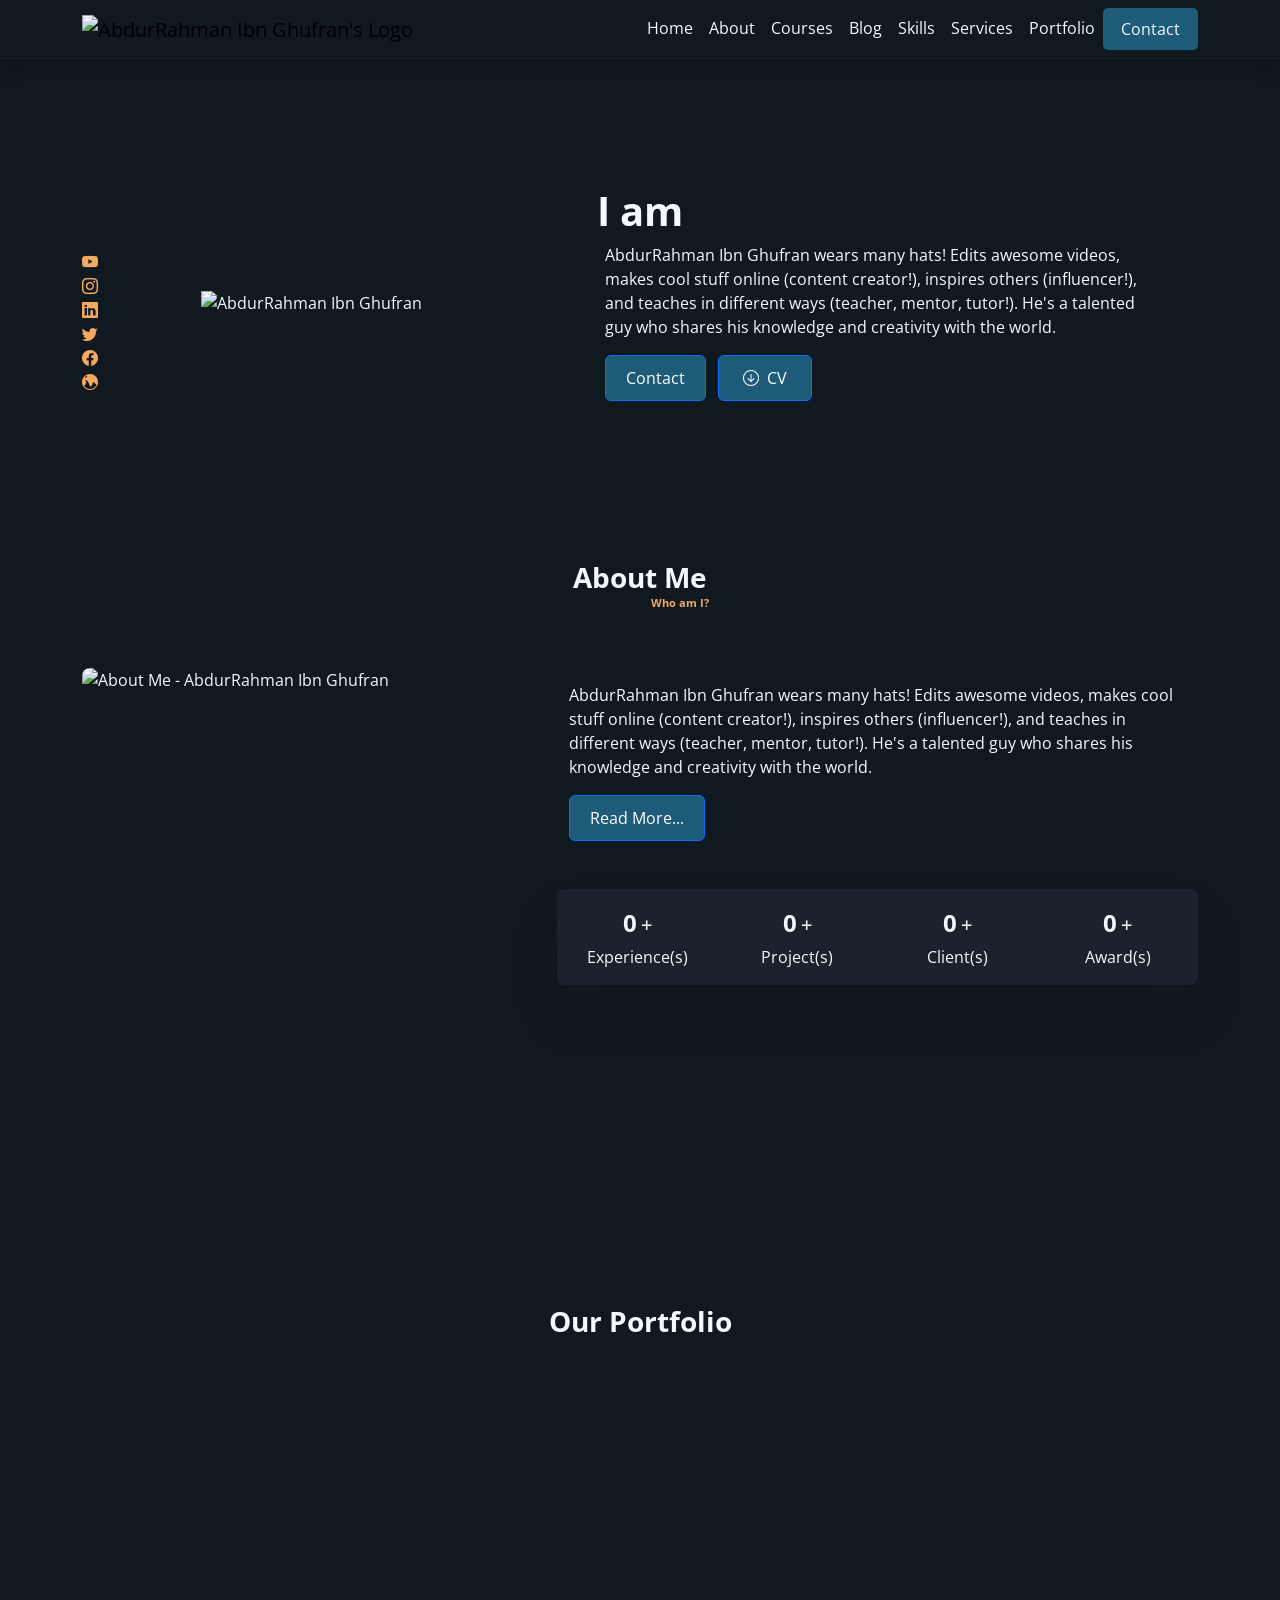
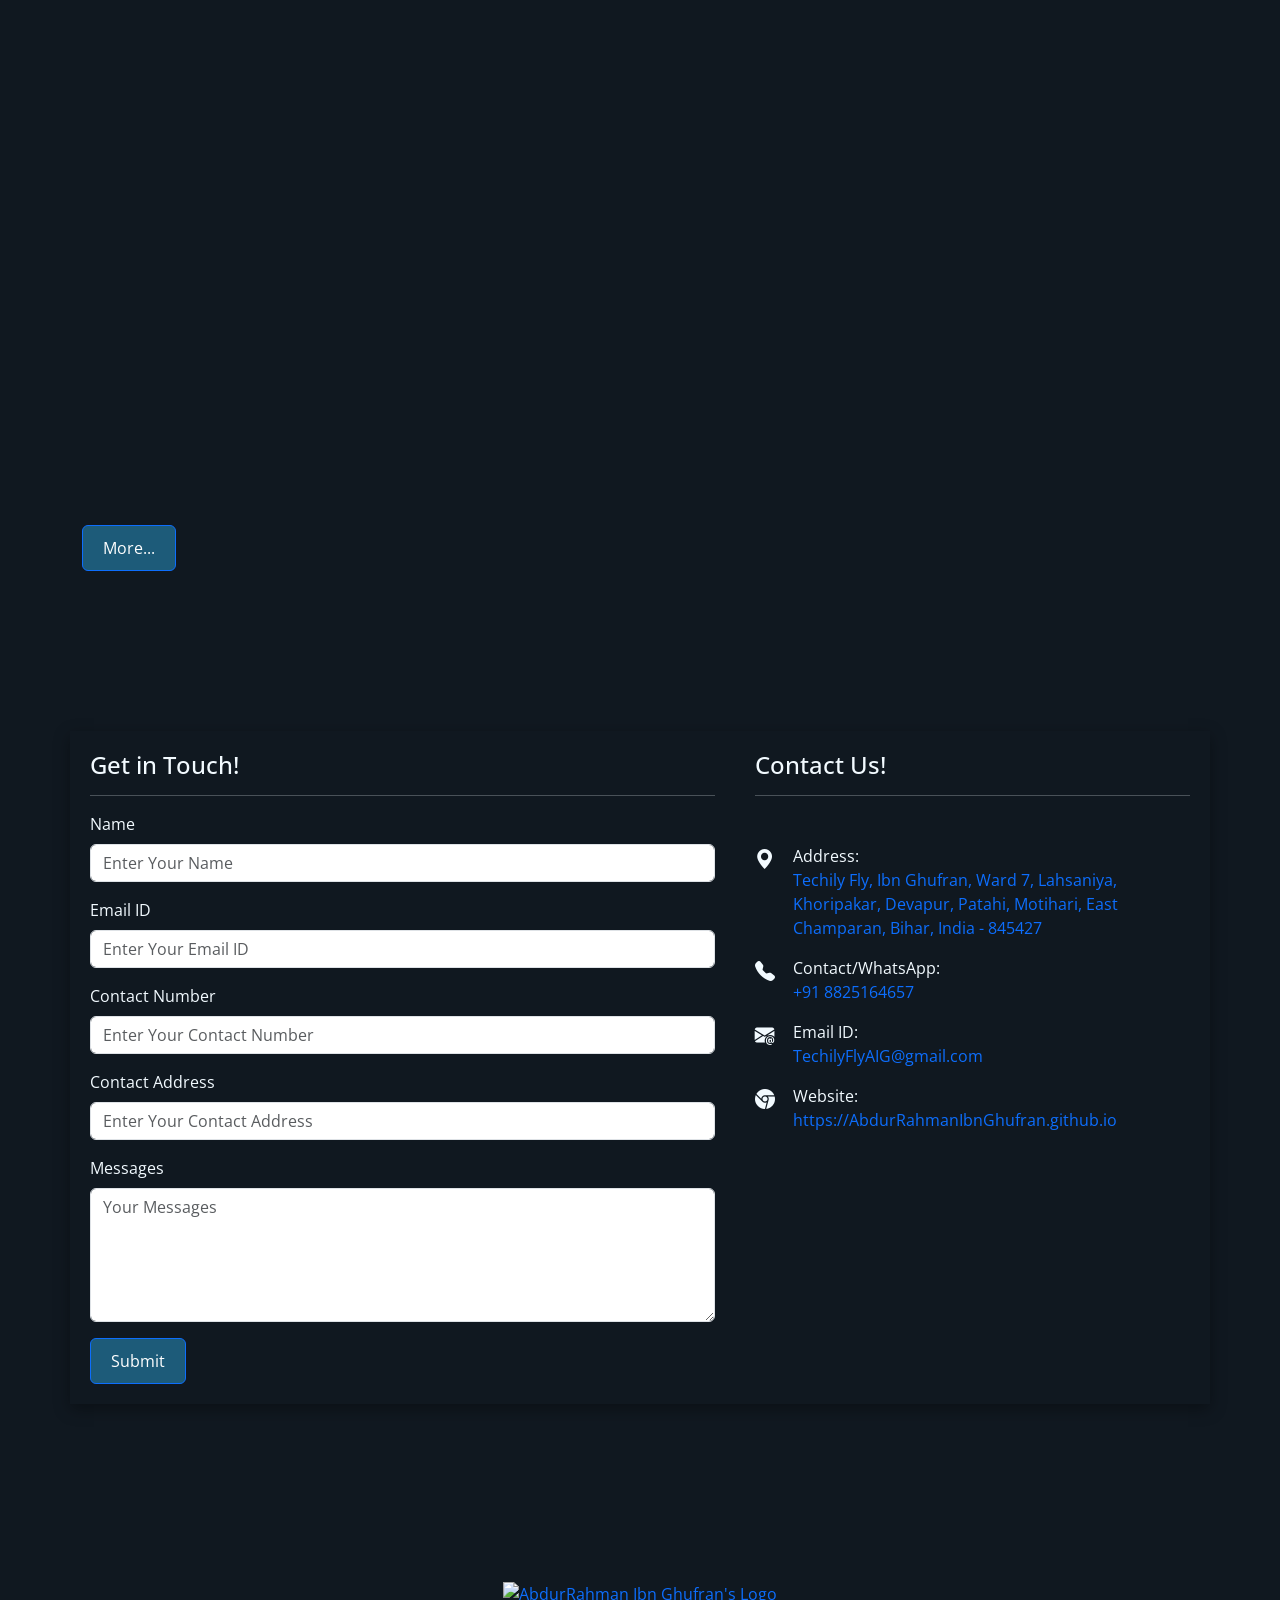
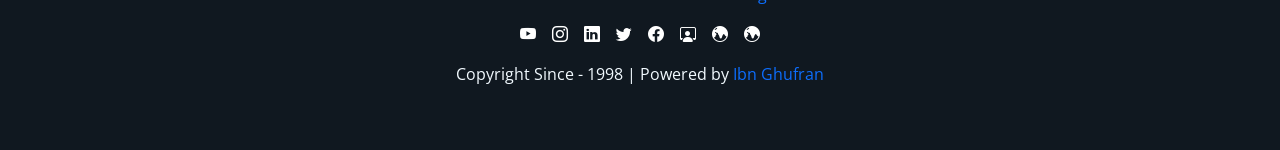
==== commit b0bcccaa: "Update index.html ex pro clie awards etc updated" ====
--- a/index.html
+++ b/index.html
@@ -147,31 +147,31 @@
                     <div class="row mt-5 text-center exp">
                         <div class="col-md-6 col-lg-3">
                             <div class="d-flex justify-content-center">
-                                <h4 class="fw-bold exp-number" data-val="5">0</h4>
+                                <h4 class="fw-bold exp-number" data-val="3">0</h4>
                                 <h5 class="mt-4 ps-1">+</h5>
                             </div>
-                            <p>experience</p>
+                            <p>Experience(s)</p>
                         </div>
                         <div class="col-md-6 col-lg-3">
                             <div class="d-flex justify-content-center">
                                 <h4 class="fw-bold exp-number" data-val="100">0</h4>
                                 <h5 class="mt-4 ps-1">+</h5>
                             </div>
-                            <p>project</p>
-                        </div>
-                        <div class="col-md-6 col-lg-3">
-                            <div class="d-flex justify-content-center">
-                                <h4 class="fw-bold exp-number" data-val="50">0</h4>
-                                <h5 class="mt-4 ps-1">+</h5>
-                            </div>
-                            <p>customer</p>
+                            <p>Project(s)</p>
                         </div>
                         <div class="col-md-6 col-lg-3">
                             <div class="d-flex justify-content-center">
                                 <h4 class="fw-bold exp-number" data-val="5">0</h4>
                                 <h5 class="mt-4 ps-1">+</h5>
                             </div>
-                            <p>award</p>
+                            <p>Client(s)</p>
+                        </div>
+                        <div class="col-md-6 col-lg-3">
+                            <div class="d-flex justify-content-center">
+                                <h4 class="fw-bold exp-number" data-val="3">0</h4>
+                                <h5 class="mt-4 ps-1">+</h5>
+                            </div>
+                            <p>Award(s)</p>
                         </div>
                     </div>
                 </div>
